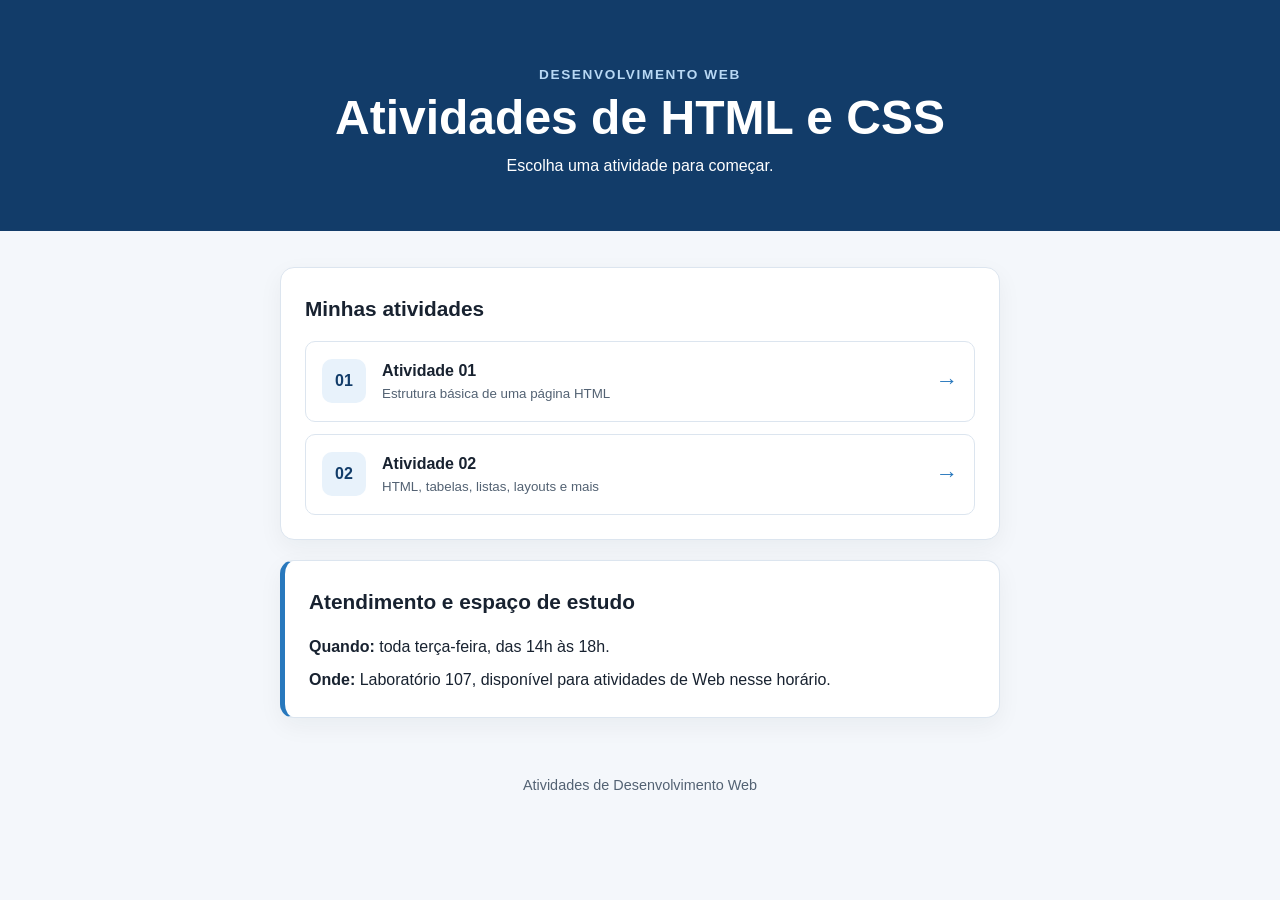
==== index.html @ 7a82f44d "Organiza atividades HTML e CSS Co-authored-by: Copilot <223556219+Copilot@users.noreply.github.com>" ====
<!DOCTYPE html>
<html lang="pt-BR">
<head>
  <meta charset="UTF-8">
  <meta name="viewport" content="width=device-width, initial-scale=1.0">
  <meta name="description" content="Página inicial das atividades de desenvolvimento web.">
  <title>Atividades de Desenvolvimento Web</title>
  <link rel="stylesheet" href="style.css">
</head>
<body>
  <header class="site-header">
    <p class="eyebrow">Desenvolvimento Web</p>
    <h1>Atividades de HTML e CSS</h1>
    <p>Escolha uma atividade para começar.</p>
  </header>

  <main>
    <section class="activity-list" aria-labelledby="activities-title">
      <h2 id="activities-title">Minhas atividades</h2>
      <a class="activity-link" href="./atv01/index.html">
        <span class="activity-number">01</span>
        <span><strong>Atividade 01</strong><small>Estrutura básica de uma página HTML</small></span>
        <span class="arrow" aria-hidden="true">→</span>
      </a>
      <a class="activity-link" href="./atv02/index.html">
        <span class="activity-number">02</span>
        <span><strong>Atividade 02</strong><small>HTML, tabelas, listas, layouts e mais</small></span>
        <span class="arrow" aria-hidden="true">→</span>
      </a>
    </section>

    <aside class="support-info">
      <h2>Atendimento e espaço de estudo</h2>
      <p><strong>Quando:</strong> toda terça-feira, das 14h às 18h.</p>
      <p><strong>Onde:</strong> Laboratório 107, disponível para atividades de Web nesse horário.</p>
    </aside>
  </main>

  <footer>Atividades de Desenvolvimento Web</footer>
</body>
</html>
---- style.css ----
* {
  box-sizing: border-box;
}

body {
  margin: 0;
  background: #f4f7fb;
  color: #182230;
  font-family: Arial, Helvetica, sans-serif;
  line-height: 1.6;
}

.site-header {
  padding: 64px 24px 52px;
  background: #123c69;
  color: #fff;
  text-align: center;
}

.site-header h1 {
  margin: 4px 0 8px;
  font-size: clamp(2rem, 5vw, 3rem);
  line-height: 1.15;
}

.site-header p {
  margin: 0;
}

.site-header .eyebrow {
  color: #b8d8f4;
  font-size: 0.85rem;
  font-weight: 700;
  letter-spacing: 0.12em;
  text-transform: uppercase;
}

main {
  width: min(100% - 32px, 720px);
  margin: 36px auto;
}

.activity-list,
.support-info {
  padding: 24px;
  border: 1px solid #dce5ef;
  border-radius: 14px;
  background: #fff;
  box-shadow: 0 8px 24px rgb(24 34 48 / 5%);
}

.activity-list h2,
.support-info h2 {
  margin: 0 0 16px;
  font-size: 1.3rem;
}

.activity-link {
  display: flex;
  align-items: center;
  gap: 16px;
  margin-top: 12px;
  padding: 16px;
  border: 1px solid #dce5ef;
  border-radius: 10px;
  color: inherit;
  text-decoration: none;
  transition: border-color 160ms ease, transform 160ms ease;
}

.activity-link:hover,
.activity-link:focus-visible {
  transform: translateY(-2px);
  border-color: #2878bd;
}

.activity-link:focus-visible {
  outline: 3px solid #91c7f2;
  outline-offset: 3px;
}

.activity-number {
  display: grid;
  width: 44px;
  height: 44px;
  flex: 0 0 44px;
  place-items: center;
  border-radius: 10px;
  background: #e8f2fb;
  color: #123c69;
  font-weight: 700;
}

.activity-link strong,
.activity-link small {
  display: block;
}

.activity-link small {
  color: #536273;
}

.arrow {
  margin-left: auto;
  color: #2878bd;
  font-size: 1.4rem;
}

.support-info {
  margin-top: 20px;
  border-left: 5px solid #2878bd;
}

.support-info p {
  margin: 8px 0 0;
}

footer {
  padding: 20px;
  color: #536273;
  font-size: 0.9rem;
  text-align: center;
}

@media (max-width: 480px) {
  .site-header {
    padding: 48px 20px 40px;
  }

  .activity-list,
  .support-info {
    padding: 18px;
  }
}
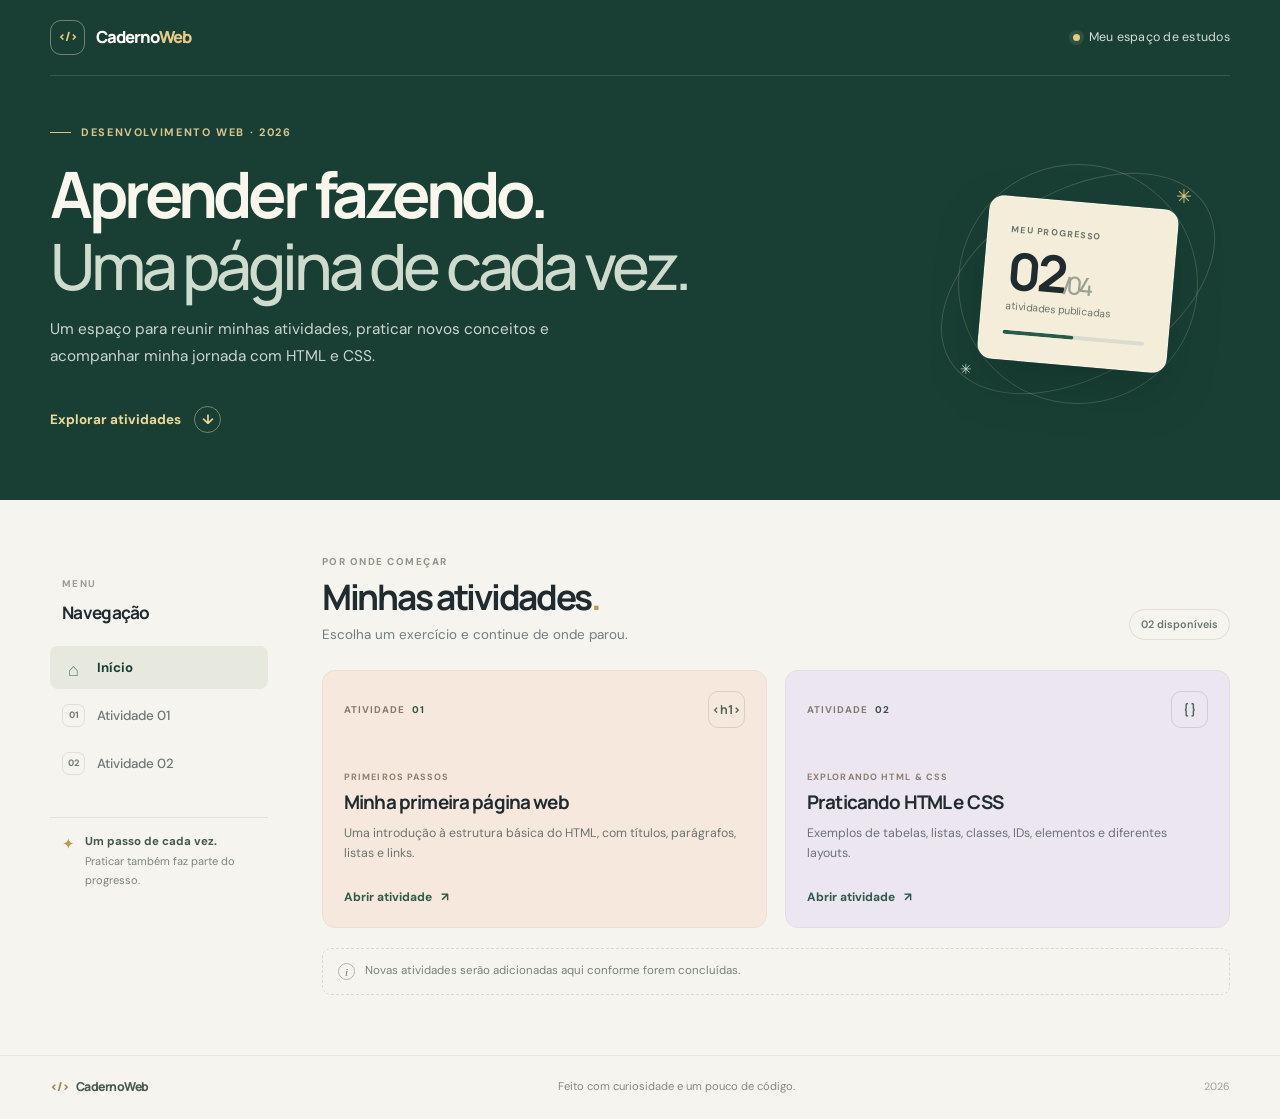
==== commit 2fe79559: "Add web technology comparison table Co-authored-by: Copilot <223556219+Copilot@users.noreply.github." ====
--- a/index.html
+++ b/index.html
@@ -3,39 +3,112 @@
 <head>
   <meta charset="UTF-8">
   <meta name="viewport" content="width=device-width, initial-scale=1.0">
-  <meta name="description" content="Página inicial das atividades de desenvolvimento web.">
-  <title>Atividades de Desenvolvimento Web</title>
+  <meta name="description" content="Atividades e exercícios de HTML e CSS para estudar desenvolvimento web.">
+  <meta name="theme-color" content="#f5f4ef">
+  <title>Minhas atividades | Caderno Web</title>
   <link rel="stylesheet" href="style.css">
 </head>
 <body>
   <header class="site-header">
-    <p class="eyebrow">Desenvolvimento Web</p>
-    <h1>Atividades de HTML e CSS</h1>
-    <p>Escolha uma atividade para começar.</p>
+    <div class="topbar">
+      <a class="brand" href="./index.html" aria-label="Caderno Web, página inicial">
+        <span class="brand-mark" aria-hidden="true">&lt;/&gt;</span>
+        <span>Caderno<span class="brand-light">Web</span></span>
+      </a>
+      <span class="course-label"><span class="status-dot" aria-hidden="true"></span> Meu espaço de estudos</span>
+    </div>
+
+    <div class="hero">
+      <div class="hero-copy">
+        <p class="eyebrow"><span class="eyebrow-line"></span> DESENVOLVIMENTO WEB · 2026</p>
+        <h1>Aprender fazendo.<br><span>Uma página de cada vez.</span></h1>
+        <p class="hero-description">Um espaço para reunir minhas atividades, praticar novos conceitos e acompanhar minha jornada com HTML e CSS.</p>
+        <a class="hero-link" href="#atividades">Explorar atividades <span aria-hidden="true">↓</span></a>
+      </div>
+      <div class="hero-art" aria-hidden="true">
+        <div class="art-orbit orbit-one"></div>
+        <div class="art-orbit orbit-two"></div>
+        <div class="art-card">
+          <span class="art-card-label">MEU PROGRESSO</span>
+          <strong>02<span>/04</span></strong>
+          <span class="art-card-caption">atividades publicadas</span>
+          <div class="progress-track"><span></span></div>
+        </div>
+        <span class="art-sparkle sparkle-one">✳</span>
+        <span class="art-sparkle sparkle-two">✳</span>
+      </div>
+    </div>
   </header>
 
-  <main>
-    <section class="activity-list" aria-labelledby="activities-title">
-      <h2 id="activities-title">Minhas atividades</h2>
-      <a class="activity-link" href="./atv01/index.html">
-        <span class="activity-number">01</span>
-        <span><strong>Atividade 01</strong><small>Estrutura básica de uma página HTML</small></span>
-        <span class="arrow" aria-hidden="true">→</span>
-      </a>
-      <a class="activity-link" href="./atv02/index.html">
-        <span class="activity-number">02</span>
-        <span><strong>Atividade 02</strong><small>HTML, tabelas, listas, layouts e mais</small></span>
-        <span class="arrow" aria-hidden="true">→</span>
-      </a>
-    </section>
+  <div class="page-layout">
+    <aside class="sidebar" aria-labelledby="sidebar-title">
+      <div>
+        <p class="sidebar-kicker">MENU</p>
+        <h2 id="sidebar-title">Navegação</h2>
+        <nav aria-label="Navegação principal">
+          <ul>
+            <li><a class="nav-link nav-link-current" href="./index.html" aria-current="page"><span class="nav-icon" aria-hidden="true">⌂</span> Início</a></li>
+            <li><a class="nav-link" href="#atividade-01"><span class="nav-icon nav-number" aria-hidden="true">01</span> Atividade 01</a></li>
+            <li><a class="nav-link" href="#atividade-02"><span class="nav-icon nav-number" aria-hidden="true">02</span> Atividade 02</a></li>
+          </ul>
+        </nav>
+      </div>
 
-    <aside class="support-info">
-      <h2>Atendimento e espaço de estudo</h2>
-      <p><strong>Quando:</strong> toda terça-feira, das 14h às 18h.</p>
-      <p><strong>Onde:</strong> Laboratório 107, disponível para atividades de Web nesse horário.</p>
+      <div class="sidebar-note">
+        <span class="note-icon" aria-hidden="true">✦</span>
+        <p><strong>Um passo de cada vez.</strong><br>Praticar também faz parte do progresso.</p>
+      </div>
     </aside>
-  </main>
 
-  <footer>Atividades de Desenvolvimento Web</footer>
+    <main class="content" id="atividades">
+      <div class="section-heading">
+        <div>
+          <p class="section-kicker">POR ONDE COMEÇAR</p>
+          <h2>Minhas atividades<span class="heading-period">.</span></h2>
+          <p class="section-description">Escolha um exercício e continue de onde parou.</p>
+        </div>
+        <span class="count-badge">02 disponíveis</span>
+      </div>
+
+      <div class="activity-list">
+        <article class="activity-card card-peach" id="atividade-01">
+          <div class="card-topline">
+            <span class="card-index">ATIVIDADE <strong>01</strong></span>
+            <span class="card-symbol" aria-hidden="true">&lt;h1&gt;</span>
+          </div>
+          <div class="card-content">
+            <p class="card-category">PRIMEIROS PASSOS</p>
+            <h3>Minha primeira página web</h3>
+            <p>Uma introdução à estrutura básica do HTML, com títulos, parágrafos, listas e links.</p>
+            <a class="card-link" href="./atv01/index.html">Abrir atividade <span aria-hidden="true">↗</span></a>
+          </div>
+        </article>
+
+        <article class="activity-card card-lilac" id="atividade-02">
+          <div class="card-topline">
+            <span class="card-index">ATIVIDADE <strong>02</strong></span>
+            <span class="card-symbol" aria-hidden="true">{ }</span>
+          </div>
+          <div class="card-content">
+            <p class="card-category">EXPLORANDO HTML &amp; CSS</p>
+            <h3>Praticando HTML e CSS</h3>
+            <p>Exemplos de tabelas, listas, classes, IDs, elementos e diferentes layouts.</p>
+            <a class="card-link" href="./atv02/index.html">Abrir atividade <span aria-hidden="true">↗</span></a>
+          </div>
+        </article>
+      </div>
+
+      <div class="bottom-note">
+        <span class="bottom-note-mark" aria-hidden="true">i</span>
+        <p>Novas atividades serão adicionadas aqui conforme forem concluídas.</p>
+      </div>
+    </main>
+  </div>
+
+  <footer class="site-footer">
+    <a class="footer-brand" href="./index.html"><span aria-hidden="true">&lt;/&gt;</span> CadernoWeb</a>
+    <p>Feito com curiosidade e um pouco de código.</p>
+    <span class="footer-year">2026</span>
+  </footer>
 </body>
 </html>
--- a/style.css
+++ b/style.css
@@ -1,134 +1,790 @@
+@import url('https://fonts.googleapis.com/css2?family=DM+Sans:wght@400;500;600;700&family=Manrope:wght@400;500;600;700;800&display=swap');
+
+:root {
+  color-scheme: light;
+  --ink: #202b30;
+  --muted: #737e80;
+  --paper: #f5f4ef;
+  --white: #fffefa;
+  --green: #245c4a;
+  --green-dark: #193f35;
+  --line: #e8e6df;
+}
+
 * {
   box-sizing: border-box;
 }
 
+html {
+  scroll-behavior: smooth;
+}
+
 body {
+  display: flex;
+  min-height: 100vh;
+  flex-direction: column;
   margin: 0;
-  background: #f4f7fb;
-  color: #182230;
-  font-family: Arial, Helvetica, sans-serif;
+  background: var(--paper);
+  color: var(--ink);
+  font-family: "DM Sans", Arial, sans-serif;
   line-height: 1.6;
+  -webkit-font-smoothing: antialiased;
+}
+
+a {
+  color: inherit;
 }
 
 .site-header {
-  padding: 64px 24px 52px;
-  background: #123c69;
-  color: #fff;
-  text-align: center;
-}
-
-.site-header h1 {
-  margin: 4px 0 8px;
-  font-size: clamp(2rem, 5vw, 3rem);
-  line-height: 1.15;
-}
-
-.site-header p {
+  overflow: hidden;
+  background: var(--green-dark);
+  color: #f8f6ed;
+}
+
+.topbar {
+  display: flex;
+  width: min(100% - 64px, 1180px);
+  height: 76px;
+  align-items: center;
+  justify-content: space-between;
+  margin: 0 auto;
+  border-bottom: 1px solid rgb(255 255 255 / 13%);
+}
+
+.brand {
+  display: inline-flex;
+  align-items: center;
+  gap: 11px;
+  color: #fffefa;
+  font-family: "Manrope", Arial, sans-serif;
+  font-size: 1.04rem;
+  font-weight: 800;
+  letter-spacing: -0.06em;
+  text-decoration: none;
+}
+
+.brand-mark {
+  display: grid;
+  width: 35px;
+  height: 35px;
+  place-items: center;
+  border: 1px solid rgb(240 226 184 / 42%);
+  border-radius: 11px;
+  color: #e6ca82;
+  font-size: 0.79rem;
+  letter-spacing: -0.09em;
+}
+
+.brand-light {
+  color: #e6ca82;
+}
+
+.course-label {
+  display: inline-flex;
+  align-items: center;
+  gap: 9px;
+  color: #d3ddd4;
+  font-size: 0.78rem;
+  letter-spacing: 0.02em;
+}
+
+.status-dot {
+  width: 7px;
+  height: 7px;
+  border-radius: 50%;
+  background: #e6ca82;
+  box-shadow: 0 0 0 4px rgb(230 202 130 / 12%);
+}
+
+.hero {
+  position: relative;
+  display: flex;
+  width: min(100% - 64px, 1180px);
+  min-height: 365px;
+  align-items: center;
+  justify-content: space-between;
+  gap: 40px;
+  margin: 0 auto;
+  padding: 48px 0 57px;
+}
+
+.hero-copy {
+  position: relative;
+  z-index: 1;
+  max-width: 640px;
+}
+
+.eyebrow,
+.section-kicker,
+.sidebar-kicker {
   margin: 0;
-}
-
-.site-header .eyebrow {
-  color: #b8d8f4;
+  font-size: 0.68rem;
+  font-weight: 700;
+  letter-spacing: 0.15em;
+}
+
+.eyebrow {
+  display: flex;
+  align-items: center;
+  gap: 10px;
+  color: #d7c58e;
+}
+
+.eyebrow-line {
+  width: 21px;
+  height: 1px;
+  background: #d7c58e;
+}
+
+.hero h1 {
+  margin: 17px 0 14px;
+  font-family: "Manrope", Arial, sans-serif;
+  font-size: clamp(2.4rem, 5vw, 4rem);
+  font-weight: 700;
+  letter-spacing: -0.065em;
+  line-height: 1.12;
+}
+
+.hero h1 span {
+  color: #cfdbcd;
+  font-weight: 500;
+}
+
+.hero-description {
+  max-width: 500px;
+  margin: 0;
+  color: #cad5cd;
+  font-size: 0.96rem;
+  line-height: 1.8;
+}
+
+.hero-link {
+  display: inline-flex;
+  align-items: center;
+  gap: 13px;
+  margin-top: 25px;
+  padding: 10px 0;
+  color: #f0d998;
+  font-size: 0.84rem;
+  font-weight: 700;
+  text-decoration: none;
+}
+
+.hero-link span {
+  display: grid;
+  width: 27px;
+  height: 27px;
+  place-items: center;
+  border: 1px solid rgb(240 217 152 / 45%);
+  border-radius: 50%;
+  transition: transform 160ms ease;
+}
+
+.hero-link:hover span {
+  transform: translateY(3px);
+}
+
+.hero-art {
+  position: relative;
+  display: flex;
+  width: 305px;
+  height: 255px;
+  flex: 0 0 305px;
+  align-items: center;
+  justify-content: center;
+}
+
+.art-orbit {
+  position: absolute;
+  border: 1px solid rgb(225 217 185 / 20%);
+  border-radius: 50%;
+}
+
+.orbit-one {
+  width: 240px;
+  height: 240px;
+}
+
+.orbit-two {
+  width: 300px;
+  height: 185px;
+  transform: rotate(-31deg);
+}
+
+.art-card {
+  position: relative;
+  z-index: 1;
+  display: flex;
+  width: 190px;
+  min-height: 164px;
+  flex-direction: column;
+  justify-content: center;
+  padding: 23px;
+  border: 1px solid rgb(255 255 255 / 45%);
+  border-radius: 15px;
+  background: #f4edda;
+  box-shadow: 0 20px 50px rgb(8 28 22 / 24%);
+  color: var(--ink);
+  transform: rotate(5deg);
+}
+
+.art-card-label {
+  color: #65756a;
+  font-size: 0.55rem;
+  font-weight: 700;
+  letter-spacing: 0.14em;
+}
+
+.art-card strong {
+  margin: 3px 0 -3px;
+  font-family: "Manrope", Arial, sans-serif;
+  font-size: 3.2rem;
+  letter-spacing: -0.09em;
+  line-height: 1.2;
+}
+
+.art-card strong span {
+  color: #99a195;
+  font-size: 1.55rem;
+  font-weight: 500;
+}
+
+.art-card-caption {
+  color: #68756c;
+  font-size: 0.65rem;
+}
+
+.progress-track {
+  height: 4px;
+  margin-top: 15px;
+  overflow: hidden;
+  border-radius: 5px;
+  background: #d9dccf;
+}
+
+.progress-track span {
+  display: block;
+  width: 50%;
+  height: 100%;
+  border-radius: inherit;
+  background: var(--green);
+}
+
+.art-sparkle {
+  position: absolute;
+  z-index: 1;
+  color: #e6ca82;
+  font-size: 1.2rem;
+}
+
+.sparkle-one {
+  top: 26px;
+  right: 38px;
+}
+
+.sparkle-two {
+  bottom: 30px;
+  left: 35px;
+  color: #c8d8c8;
   font-size: 0.85rem;
+}
+
+.page-layout {
+  display: flex;
+  width: min(100% - 64px, 1180px);
+  flex: 1;
+  align-items: flex-start;
+  gap: 54px;
+  margin: 0 auto;
+  padding: 54px 0 60px;
+}
+
+.sidebar {
+  display: flex;
+  width: 218px;
+  min-height: 342px;
+  flex: 0 0 218px;
+  flex-direction: column;
+  justify-content: space-between;
+  padding: 22px 0 0;
+}
+
+.sidebar-kicker {
+  margin: 0 0 7px 12px;
+  color: #9a9e91;
+  font-size: 0.61rem;
+}
+
+.sidebar h2 {
+  margin: 0 0 20px 12px;
+  font-family: "Manrope", Arial, sans-serif;
+  font-size: 1.08rem;
+  letter-spacing: -0.04em;
+}
+
+.sidebar nav ul {
+  display: flex;
+  flex-direction: column;
+  gap: 5px;
+  margin: 0;
+  padding: 0;
+  list-style: none;
+}
+
+.nav-link {
+  display: flex;
+  min-height: 43px;
+  align-items: center;
+  gap: 12px;
+  padding: 8px 12px;
+  border-radius: 8px;
+  color: #6d7775;
+  font-size: 0.83rem;
+  font-weight: 500;
+  text-decoration: none;
+  transition: color 150ms ease, background 150ms ease;
+}
+
+.nav-link:hover,
+.nav-link:focus-visible {
+  background: #ecebe3;
+  color: var(--green);
+}
+
+.nav-link-current {
+  background: #e7e9df;
+  color: var(--green-dark);
+  font-weight: 700;
+}
+
+.nav-icon {
+  display: grid;
+  width: 23px;
+  height: 23px;
+  flex: 0 0 23px;
+  place-items: center;
+  color: #658071;
+  font-size: 1.12rem;
+}
+
+.nav-number {
+  border: 1px solid #dedfd6;
+  border-radius: 7px;
+  color: #727d73;
+  font-size: 0.58rem;
+  font-weight: 700;
+}
+
+.sidebar-note {
+  display: flex;
+  align-items: flex-start;
+  gap: 10px;
+  margin: 32px 0 0;
+  padding: 14px 12px;
+  border-top: 1px solid #e4e3db;
+}
+
+.note-icon {
+  color: #bc9d54;
+  font-size: 0.95rem;
+}
+
+.sidebar-note p {
+  margin: 0;
+  color: #7d8580;
+  font-size: 0.69rem;
+  line-height: 1.7;
+}
+
+.sidebar-note strong {
+  color: #46574f;
+  font-size: 0.72rem;
+}
+
+.content {
+  min-width: 0;
+  flex: 1;
+}
+
+.section-heading {
+  display: flex;
+  align-items: flex-end;
+  justify-content: space-between;
+  gap: 20px;
+  margin-bottom: 25px;
+}
+
+.section-kicker {
+  color: #8d9688;
+  font-size: 0.62rem;
+}
+
+.section-heading h2 {
+  margin: 5px 0 1px;
+  font-family: "Manrope", Arial, sans-serif;
+  font-size: clamp(1.7rem, 3vw, 2.2rem);
+  font-weight: 700;
+  letter-spacing: -0.065em;
+  line-height: 1.25;
+}
+
+.heading-period {
+  color: #b89a56;
+}
+
+.section-description {
+  margin: 5px 0 0;
+  color: var(--muted);
+  font-size: 0.84rem;
+}
+
+.count-badge {
+  flex: 0 0 auto;
+  margin-bottom: 5px;
+  padding: 6px 11px;
+  border: 1px solid #dfdfd5;
+  border-radius: 99px;
+  color: #68766d;
+  font-size: 0.67rem;
+  font-weight: 600;
+}
+
+.activity-list {
+  display: flex;
+  flex-wrap: wrap;
+  gap: 18px;
+}
+
+.activity-card {
+  display: flex;
+  min-height: 258px;
+  flex: 1 1 260px;
+  flex-direction: column;
+  justify-content: space-between;
+  padding: 20px 21px 19px;
+  border: 1px solid transparent;
+  border-radius: 13px;
+  transition: transform 180ms ease, box-shadow 180ms ease;
+  scroll-margin-top: 20px;
+}
+
+.activity-card:hover {
+  transform: translateY(-4px);
+  box-shadow: 0 12px 26px rgb(36 48 43 / 9%);
+}
+
+.card-peach {
+  border-color: #f0dfd1;
+  background: #f6e8dc;
+}
+
+.card-lilac {
+  border-color: #e2dce9;
+  background: #ebe6f0;
+}
+
+.card-topline {
+  display: flex;
+  align-items: center;
+  justify-content: space-between;
+}
+
+.card-index {
+  color: #84796f;
+  font-size: 0.61rem;
+  font-weight: 700;
+  letter-spacing: 0.1em;
+}
+
+.card-index strong {
+  margin-left: 4px;
+  color: #354e43;
+}
+
+.card-symbol {
+  display: grid;
+  width: 37px;
+  height: 37px;
+  place-items: center;
+  border: 1px solid rgb(83 85 74 / 17%);
+  border-radius: 10px;
+  color: #496552;
+  font-family: "Manrope", Arial, sans-serif;
+  font-size: 0.77rem;
+  font-weight: 700;
+}
+
+.card-content {
+  padding-top: 20px;
+}
+
+.card-category {
+  margin: 0 0 6px;
+  color: #8d7f6e;
+  font-size: 0.57rem;
   font-weight: 700;
   letter-spacing: 0.12em;
-  text-transform: uppercase;
-}
-
-main {
-  width: min(100% - 32px, 720px);
-  margin: 36px auto;
-}
-
-.activity-list,
-.support-info {
-  padding: 24px;
-  border: 1px solid #dce5ef;
-  border-radius: 14px;
-  background: #fff;
-  box-shadow: 0 8px 24px rgb(24 34 48 / 5%);
-}
-
-.activity-list h2,
-.support-info h2 {
-  margin: 0 0 16px;
-  font-size: 1.3rem;
-}
-
-.activity-link {
-  display: flex;
-  align-items: center;
-  gap: 16px;
-  margin-top: 12px;
-  padding: 16px;
-  border: 1px solid #dce5ef;
-  border-radius: 10px;
-  color: inherit;
+}
+
+.card-content h3 {
+  margin: 0 0 7px;
+  font-family: "Manrope", Arial, sans-serif;
+  font-size: 1.18rem;
+  font-weight: 700;
+  letter-spacing: -0.045em;
+  line-height: 1.35;
+}
+
+.card-content > p:not(.card-category) {
+  min-height: 48px;
+  margin: 0;
+  color: #6c7470;
+  font-size: 0.77rem;
+  line-height: 1.65;
+}
+
+.card-link {
+  display: inline-flex;
+  align-items: center;
+  gap: 9px;
+  margin-top: 17px;
+  color: #315b48;
+  font-size: 0.75rem;
+  font-weight: 700;
   text-decoration: none;
-  transition: border-color 160ms ease, transform 160ms ease;
-}
-
-.activity-link:hover,
-.activity-link:focus-visible {
-  transform: translateY(-2px);
-  border-color: #2878bd;
-}
-
-.activity-link:focus-visible {
-  outline: 3px solid #91c7f2;
+}
+
+.card-link span {
+  transition: transform 160ms ease;
+}
+
+.card-link:hover span,
+.card-link:focus-visible span {
+  transform: translate(2px, -2px);
+}
+
+.bottom-note {
+  display: flex;
+  align-items: center;
+  gap: 10px;
+  margin-top: 20px;
+  padding: 13px 15px;
+  border: 1px dashed #d9d9cf;
+  border-radius: 9px;
+  color: #77817b;
+}
+
+.bottom-note-mark {
+  display: grid;
+  width: 17px;
+  height: 17px;
+  flex: 0 0 17px;
+  place-items: center;
+  border: 1px solid #aeb8aa;
+  border-radius: 50%;
+  color: #718076;
+  font-family: Georgia, serif;
+  font-size: 0.7rem;
+  font-style: italic;
+}
+
+.bottom-note p {
+  margin: 0;
+  font-size: 0.72rem;
+}
+
+.site-footer {
+  display: flex;
+  min-height: 64px;
+  align-items: center;
+  justify-content: space-between;
+  gap: 20px;
+  padding: 14px max(32px, calc((100% - 1180px) / 2));
+  border-top: 1px solid var(--line);
+  color: #858b83;
+  font-size: 0.7rem;
+}
+
+.site-footer p {
+  margin: 0;
+}
+
+.footer-brand {
+  color: #4a5d50;
+  font-family: "Manrope", Arial, sans-serif;
+  font-size: 0.77rem;
+  font-weight: 800;
+  letter-spacing: -0.04em;
+  text-decoration: none;
+}
+
+.footer-brand span {
+  margin-right: 5px;
+  color: #9b8250;
+  letter-spacing: -0.08em;
+}
+
+.footer-year {
+  color: #a0a49a;
+  font-size: 0.66rem;
+}
+
+a:focus-visible {
+  outline: 3px solid #bb9c58;
   outline-offset: 3px;
 }
 
-.activity-number {
-  display: grid;
-  width: 44px;
-  height: 44px;
-  flex: 0 0 44px;
-  place-items: center;
-  border-radius: 10px;
-  background: #e8f2fb;
-  color: #123c69;
-  font-weight: 700;
-}
-
-.activity-link strong,
-.activity-link small {
-  display: block;
-}
-
-.activity-link small {
-  color: #536273;
-}
-
-.arrow {
-  margin-left: auto;
-  color: #2878bd;
-  font-size: 1.4rem;
-}
-
-.support-info {
-  margin-top: 20px;
-  border-left: 5px solid #2878bd;
-}
-
-.support-info p {
-  margin: 8px 0 0;
-}
-
-footer {
-  padding: 20px;
-  color: #536273;
-  font-size: 0.9rem;
-  text-align: center;
-}
-
-@media (max-width: 480px) {
-  .site-header {
-    padding: 48px 20px 40px;
-  }
-
-  .activity-list,
-  .support-info {
-    padding: 18px;
-  }
-}+@media (max-width: 760px) {
+  .topbar,
+  .hero,
+  .page-layout {
+    width: min(100% - 40px, 620px);
+  }
+
+  .hero {
+    min-height: 330px;
+    gap: 15px;
+  }
+
+  .hero-art {
+    width: 230px;
+    flex-basis: 230px;
+    transform: scale(0.85);
+    transform-origin: center right;
+  }
+
+  .page-layout {
+    flex-direction: column;
+    gap: 24px;
+    padding: 32px 0 42px;
+  }
+
+  .sidebar {
+    width: 100%;
+    min-height: 0;
+    flex-basis: auto;
+    padding: 0;
+  }
+
+  .sidebar > div:first-child {
+    display: flex;
+    flex-wrap: wrap;
+    align-items: center;
+    gap: 0 14px;
+  }
+
+  .sidebar-kicker {
+    display: none;
+  }
+
+  .sidebar h2 {
+    margin: 0;
+  }
+
+  .sidebar nav {
+    flex: 1 1 100%;
+    margin-top: 10px;
+  }
+
+  .sidebar nav ul {
+    flex-direction: row;
+    flex-wrap: wrap;
+    gap: 5px;
+  }
+
+  .nav-link {
+    min-height: 38px;
+    padding: 6px 9px;
+    font-size: 0.75rem;
+  }
+
+  .nav-icon {
+    width: 19px;
+    height: 19px;
+    flex-basis: 19px;
+  }
+
+  .sidebar-note {
+    display: none;
+  }
+}
+
+@media (max-width: 560px) {
+  .topbar,
+  .hero,
+  .page-layout {
+    width: min(100% - 36px, 460px);
+  }
+
+  .topbar {
+    height: 64px;
+  }
+
+  .course-label {
+    font-size: 0.65rem;
+  }
+
+  .hero {
+    min-height: 0;
+    padding: 45px 0 39px;
+  }
+
+  .hero h1 {
+    font-size: clamp(2.25rem, 10vw, 3.2rem);
+  }
+
+  .hero-description {
+    max-width: 420px;
+    font-size: 0.86rem;
+  }
+
+  .hero-art {
+    display: none;
+  }
+
+  .page-layout {
+    padding-top: 25px;
+  }
+
+  .section-heading {
+    align-items: flex-start;
+  }
+
+  .count-badge {
+    margin-top: 5px;
+    padding: 5px 8px;
+    font-size: 0.61rem;
+  }
+
+  .activity-list {
+    gap: 12px;
+  }
+
+  .activity-card {
+    min-height: 235px;
+  }
+
+  .site-footer {
+    flex-wrap: wrap;
+    gap: 4px 12px;
+    padding: 14px 18px;
+  }
+
+  .site-footer p {
+    order: 1;
+    width: 100%;
+  }
+
+  .footer-year {
+    margin-left: auto;
+  }
+}
+
+@media (prefers-reduced-motion: reduce) {
+  *,
+  *::before,
+  *::after {
+    scroll-behavior: auto !important;
+    transition-duration: 0.01ms !important;
+  }
+}
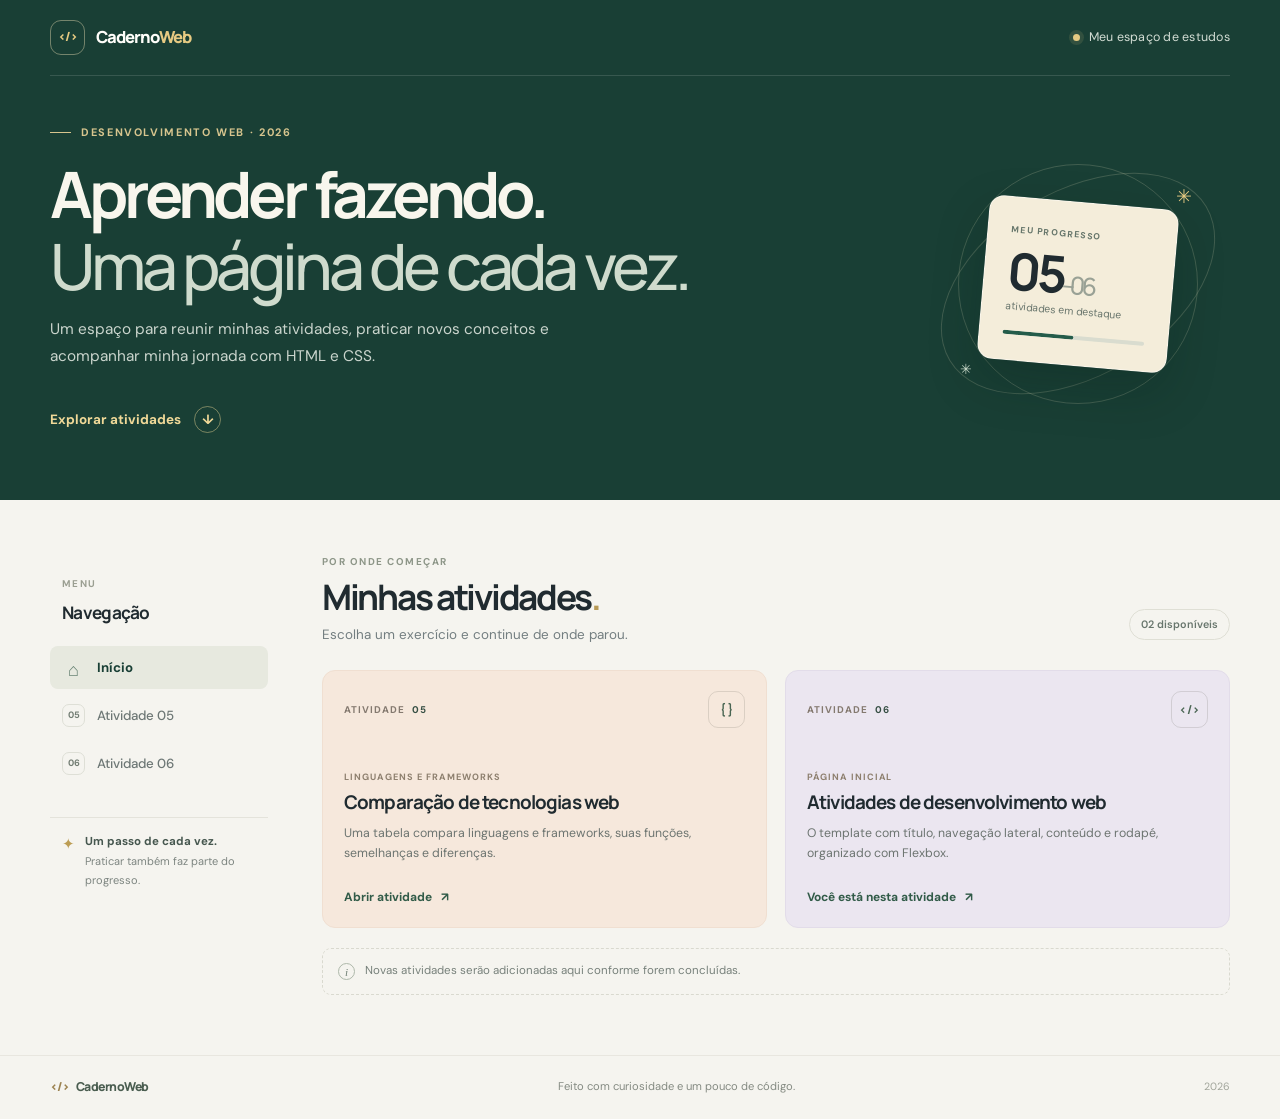
==== commit d94e96f9: "Renumber activities 05 and 06 Co-authored-by: Copilot <223556219+Copilot@users.noreply.github.com>" ====
--- a/index.html
+++ b/index.html
@@ -30,8 +30,8 @@
         <div class="art-orbit orbit-two"></div>
         <div class="art-card">
           <span class="art-card-label">MEU PROGRESSO</span>
-          <strong>02<span>/04</span></strong>
-          <span class="art-card-caption">atividades publicadas</span>
+          <strong>05<span>–06</span></strong>
+          <span class="art-card-caption">atividades em destaque</span>
           <div class="progress-track"><span></span></div>
         </div>
         <span class="art-sparkle sparkle-one">✳</span>
@@ -48,8 +48,8 @@
         <nav aria-label="Navegação principal">
           <ul>
             <li><a class="nav-link nav-link-current" href="./index.html" aria-current="page"><span class="nav-icon" aria-hidden="true">⌂</span> Início</a></li>
-            <li><a class="nav-link" href="#atividade-01"><span class="nav-icon nav-number" aria-hidden="true">01</span> Atividade 01</a></li>
-            <li><a class="nav-link" href="#atividade-02"><span class="nav-icon nav-number" aria-hidden="true">02</span> Atividade 02</a></li>
+            <li><a class="nav-link" href="#atividade-05"><span class="nav-icon nav-number" aria-hidden="true">05</span> Atividade 05</a></li>
+            <li><a class="nav-link" href="#atividade-06"><span class="nav-icon nav-number" aria-hidden="true">06</span> Atividade 06</a></li>
           </ul>
         </nav>
       </div>
@@ -71,29 +71,29 @@
       </div>
 
       <div class="activity-list">
-        <article class="activity-card card-peach" id="atividade-01">
+        <article class="activity-card card-peach" id="atividade-05">
           <div class="card-topline">
-            <span class="card-index">ATIVIDADE <strong>01</strong></span>
-            <span class="card-symbol" aria-hidden="true">&lt;h1&gt;</span>
+            <span class="card-index">ATIVIDADE <strong>05</strong></span>
+            <span class="card-symbol" aria-hidden="true">{ }</span>
           </div>
           <div class="card-content">
-            <p class="card-category">PRIMEIROS PASSOS</p>
-            <h3>Minha primeira página web</h3>
-            <p>Uma introdução à estrutura básica do HTML, com títulos, parágrafos, listas e links.</p>
-            <a class="card-link" href="./atv01/index.html">Abrir atividade <span aria-hidden="true">↗</span></a>
+            <p class="card-category">LINGUAGENS E FRAMEWORKS</p>
+            <h3>Comparação de tecnologias web</h3>
+            <p>Uma tabela compara linguagens e frameworks, suas funções, semelhanças e diferenças.</p>
+            <a class="card-link" href="./atv02/index.html#linguagens-frameworks">Abrir atividade <span aria-hidden="true">↗</span></a>
           </div>
         </article>
 
-        <article class="activity-card card-lilac" id="atividade-02">
+        <article class="activity-card card-lilac" id="atividade-06">
           <div class="card-topline">
-            <span class="card-index">ATIVIDADE <strong>02</strong></span>
-            <span class="card-symbol" aria-hidden="true">{ }</span>
+            <span class="card-index">ATIVIDADE <strong>06</strong></span>
+            <span class="card-symbol" aria-hidden="true">&lt;/&gt;</span>
           </div>
           <div class="card-content">
-            <p class="card-category">EXPLORANDO HTML &amp; CSS</p>
-            <h3>Praticando HTML e CSS</h3>
-            <p>Exemplos de tabelas, listas, classes, IDs, elementos e diferentes layouts.</p>
-            <a class="card-link" href="./atv02/index.html">Abrir atividade <span aria-hidden="true">↗</span></a>
+            <p class="card-category">PÁGINA INICIAL</p>
+            <h3>Atividades de desenvolvimento web</h3>
+            <p>O template com título, navegação lateral, conteúdo e rodapé, organizado com Flexbox.</p>
+            <a class="card-link" href="./index.html#atividades">Você está nesta atividade <span aria-hidden="true">↗</span></a>
           </div>
         </article>
       </div>
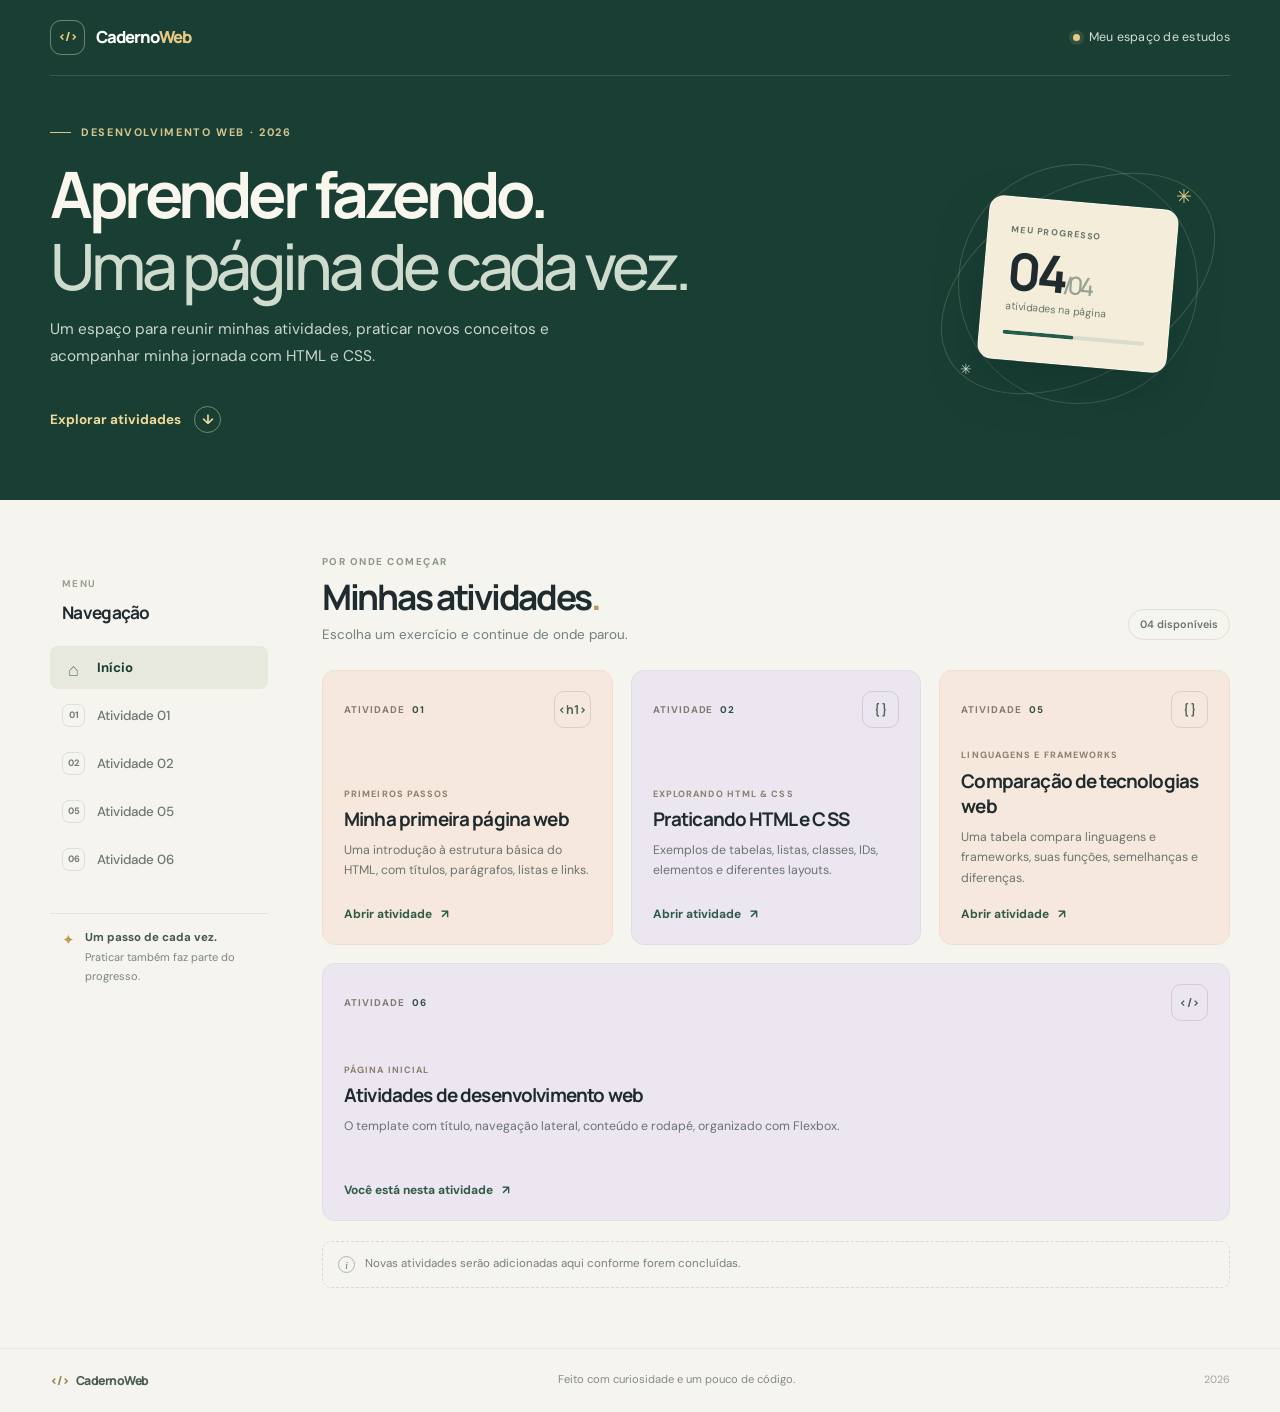
==== commit 2b858985: "Restore activities 01 and 02 links Co-authored-by: Copilot <223556219+Copilot@users.noreply.github.c" ====
--- a/index.html
+++ b/index.html
@@ -30,8 +30,8 @@
         <div class="art-orbit orbit-two"></div>
         <div class="art-card">
           <span class="art-card-label">MEU PROGRESSO</span>
-          <strong>05<span>–06</span></strong>
-          <span class="art-card-caption">atividades em destaque</span>
+          <strong>04<span>/04</span></strong>
+          <span class="art-card-caption">atividades na página</span>
           <div class="progress-track"><span></span></div>
         </div>
         <span class="art-sparkle sparkle-one">✳</span>
@@ -48,6 +48,8 @@
         <nav aria-label="Navegação principal">
           <ul>
             <li><a class="nav-link nav-link-current" href="./index.html" aria-current="page"><span class="nav-icon" aria-hidden="true">⌂</span> Início</a></li>
+            <li><a class="nav-link" href="#atividade-01"><span class="nav-icon nav-number" aria-hidden="true">01</span> Atividade 01</a></li>
+            <li><a class="nav-link" href="#atividade-02"><span class="nav-icon nav-number" aria-hidden="true">02</span> Atividade 02</a></li>
             <li><a class="nav-link" href="#atividade-05"><span class="nav-icon nav-number" aria-hidden="true">05</span> Atividade 05</a></li>
             <li><a class="nav-link" href="#atividade-06"><span class="nav-icon nav-number" aria-hidden="true">06</span> Atividade 06</a></li>
           </ul>
@@ -67,10 +69,36 @@
           <h2>Minhas atividades<span class="heading-period">.</span></h2>
           <p class="section-description">Escolha um exercício e continue de onde parou.</p>
         </div>
-        <span class="count-badge">02 disponíveis</span>
+        <span class="count-badge">04 disponíveis</span>
       </div>
 
       <div class="activity-list">
+        <article class="activity-card card-peach" id="atividade-01">
+          <div class="card-topline">
+            <span class="card-index">ATIVIDADE <strong>01</strong></span>
+            <span class="card-symbol" aria-hidden="true">&lt;h1&gt;</span>
+          </div>
+          <div class="card-content">
+            <p class="card-category">PRIMEIROS PASSOS</p>
+            <h3>Minha primeira página web</h3>
+            <p>Uma introdução à estrutura básica do HTML, com títulos, parágrafos, listas e links.</p>
+            <a class="card-link" href="./atv01/index.html">Abrir atividade <span aria-hidden="true">↗</span></a>
+          </div>
+        </article>
+
+        <article class="activity-card card-lilac" id="atividade-02">
+          <div class="card-topline">
+            <span class="card-index">ATIVIDADE <strong>02</strong></span>
+            <span class="card-symbol" aria-hidden="true">{ }</span>
+          </div>
+          <div class="card-content">
+            <p class="card-category">EXPLORANDO HTML &amp; CSS</p>
+            <h3>Praticando HTML e CSS</h3>
+            <p>Exemplos de tabelas, listas, classes, IDs, elementos e diferentes layouts.</p>
+            <a class="card-link" href="./atv02/index.html">Abrir atividade <span aria-hidden="true">↗</span></a>
+          </div>
+        </article>
+
         <article class="activity-card card-peach" id="atividade-05">
           <div class="card-topline">
             <span class="card-index">ATIVIDADE <strong>05</strong></span>
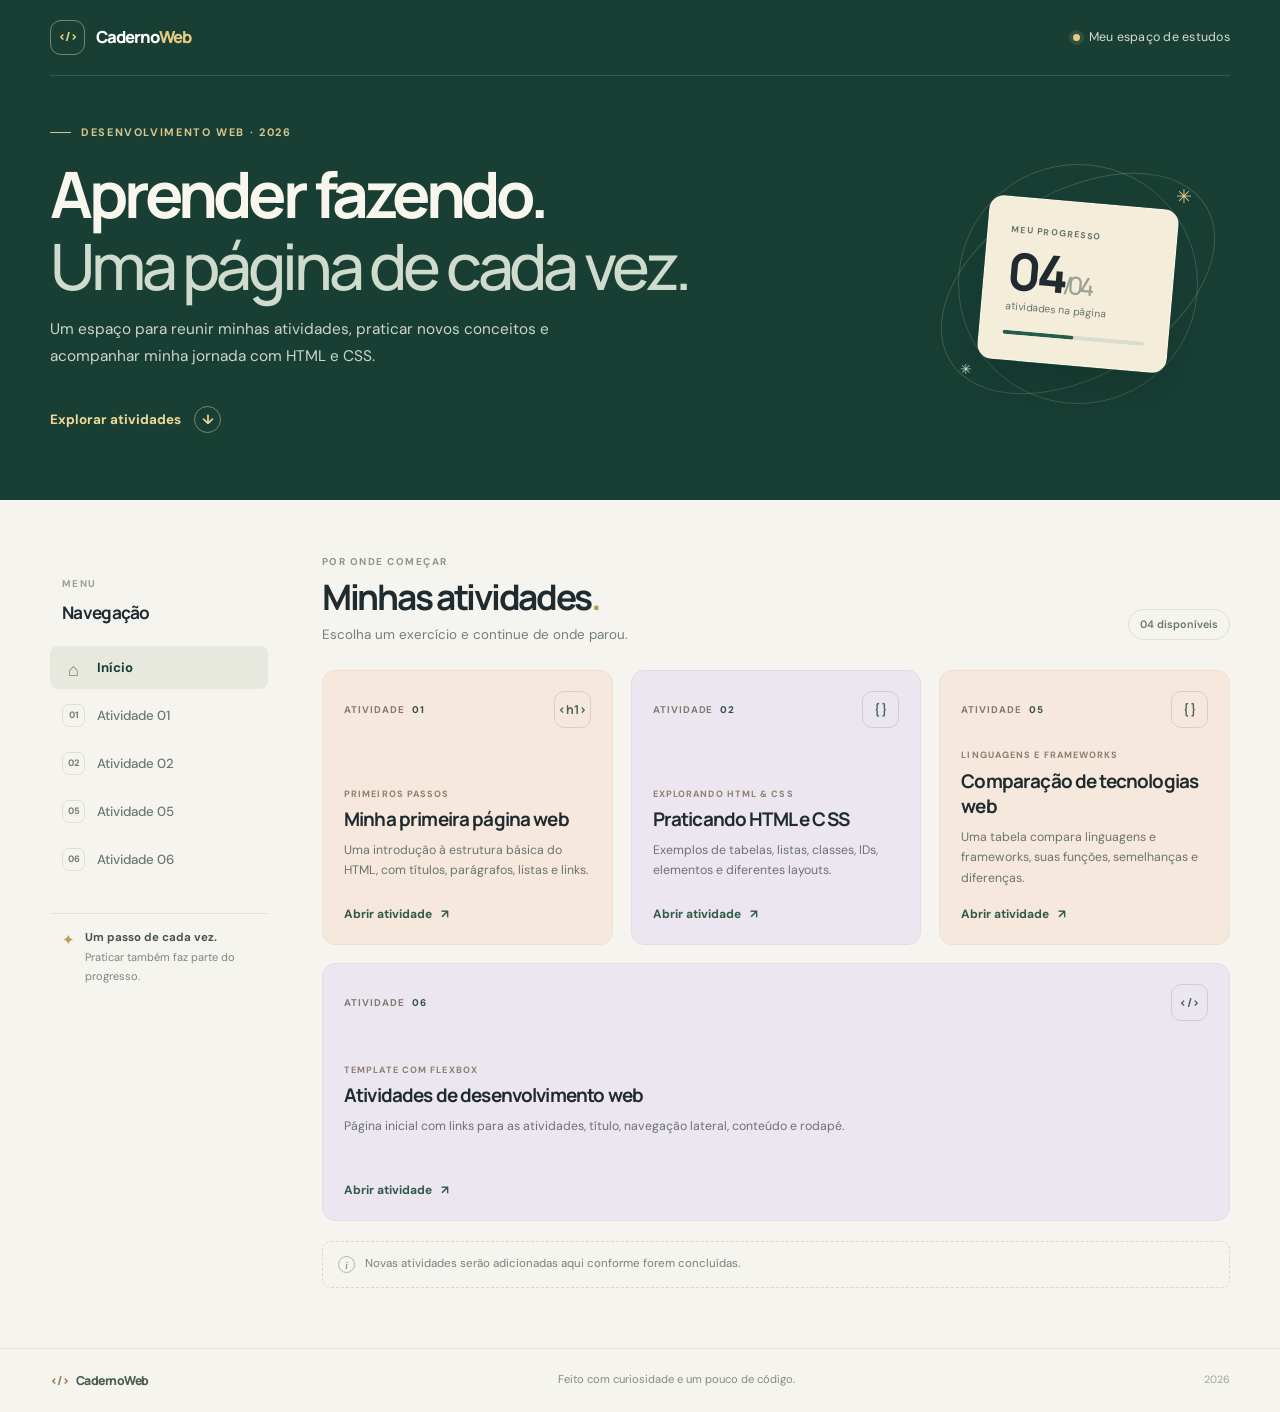
==== commit 29967df9: "Separate activities 05 and 06 pages Co-authored-by: Copilot <223556219+Copilot@users.noreply.github." ====
--- a/index.html
+++ b/index.html
@@ -108,7 +108,7 @@
             <p class="card-category">LINGUAGENS E FRAMEWORKS</p>
             <h3>Comparação de tecnologias web</h3>
             <p>Uma tabela compara linguagens e frameworks, suas funções, semelhanças e diferenças.</p>
-            <a class="card-link" href="./atv02/index.html#linguagens-frameworks">Abrir atividade <span aria-hidden="true">↗</span></a>
+            <a class="card-link" href="./atv05/index.html">Abrir atividade <span aria-hidden="true">↗</span></a>
           </div>
         </article>
 
@@ -118,10 +118,10 @@
             <span class="card-symbol" aria-hidden="true">&lt;/&gt;</span>
           </div>
           <div class="card-content">
-            <p class="card-category">PÁGINA INICIAL</p>
+            <p class="card-category">TEMPLATE COM FLEXBOX</p>
             <h3>Atividades de desenvolvimento web</h3>
-            <p>O template com título, navegação lateral, conteúdo e rodapé, organizado com Flexbox.</p>
-            <a class="card-link" href="./index.html#atividades">Você está nesta atividade <span aria-hidden="true">↗</span></a>
+            <p>Página inicial com links para as atividades, título, navegação lateral, conteúdo e rodapé.</p>
+            <a class="card-link" href="./atv06/index.html">Abrir atividade <span aria-hidden="true">↗</span></a>
           </div>
         </article>
       </div>
